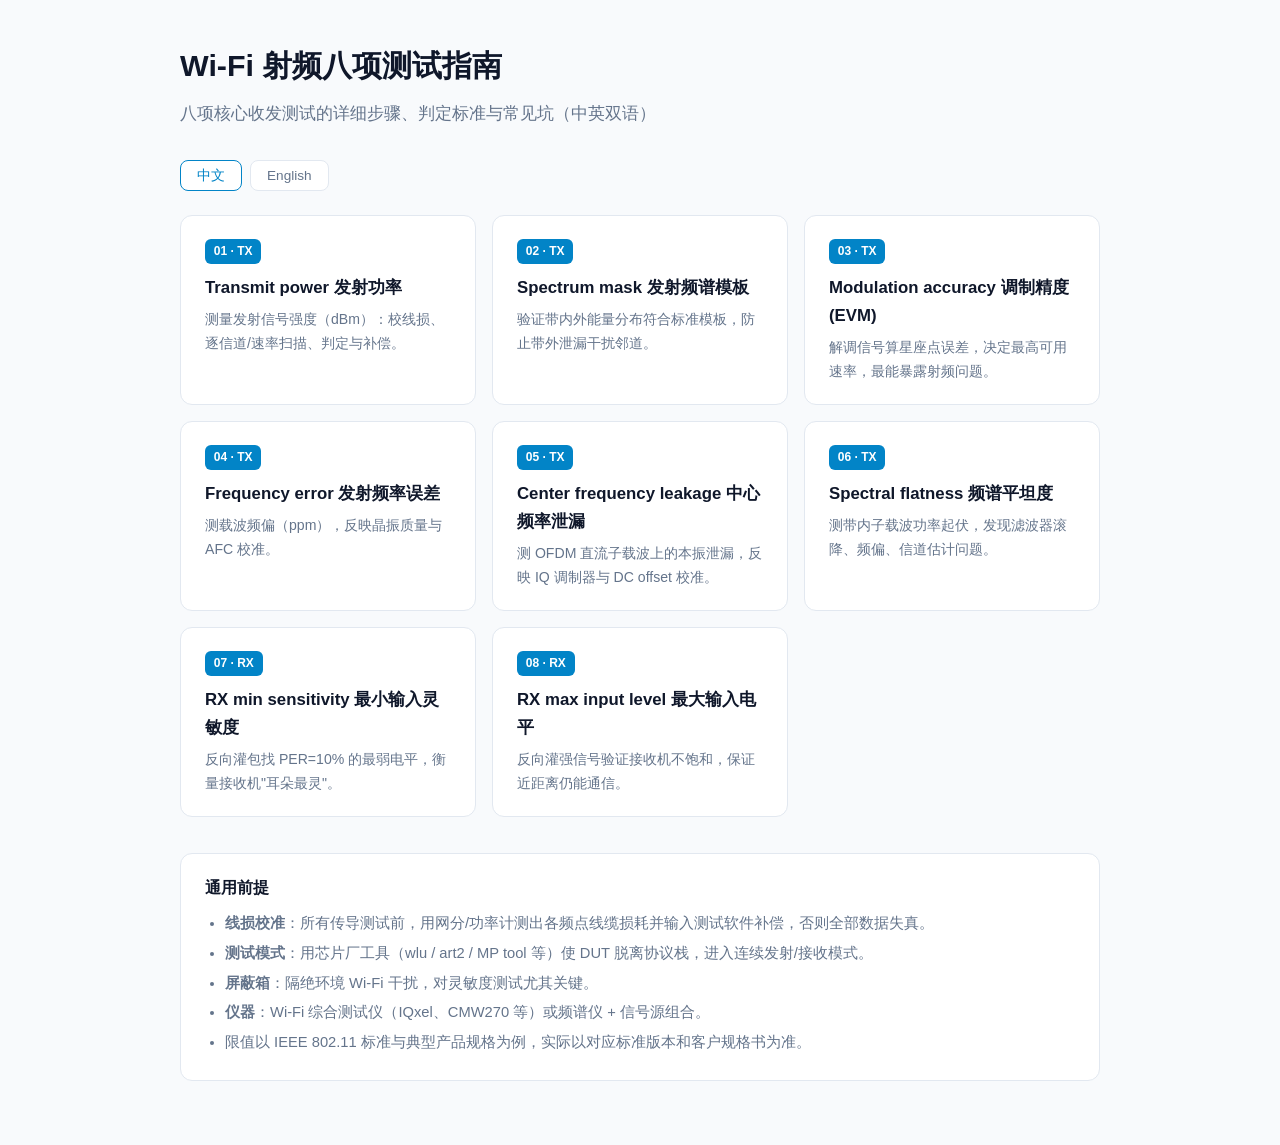
==== index.html @ 2fa37dcb "Add bilingual 8-test RF guide site with generator script Co-Authored-By: Claude Fable 5 <noreply@ant" ====
<!DOCTYPE html>
<html lang="zh">
<head>
<meta charset="UTF-8">
<meta name="viewport" content="width=device-width, initial-scale=1.0">
<title>Wi-Fi RF 8 Test Guide</title>
<style>
:root{--bg:#0f172a;--card:#1e293b;--text:#e2e8f0;--muted:#94a3b8;--accent:#38bdf8;--border:#334155;--tag:#0ea5e9}
@media (prefers-color-scheme: light){:root:not([data-theme=dark]){--bg:#f8fafc;--card:#ffffff;--text:#0f172a;--muted:#64748b;--accent:#0284c7;--border:#e2e8f0;--tag:#0284c7}}
:root[data-theme=dark]{--bg:#0f172a;--card:#1e293b;--text:#e2e8f0;--muted:#94a3b8;--accent:#38bdf8;--border:#334155;--tag:#0ea5e9}
*{margin:0;padding:0;box-sizing:border-box}
body{background:var(--bg);color:var(--text);font-family:-apple-system,'Segoe UI','PingFang SC','Microsoft YaHei',sans-serif;line-height:1.7;min-height:100vh}
.wrap{max-width:960px;margin:0 auto;padding:2.5rem 1.25rem 4rem}
h1{font-size:1.9rem;margin-bottom:.5rem}
.sub{color:var(--muted);margin-bottom:2rem;font-size:1.05rem}
.grid{display:grid;grid-template-columns:repeat(auto-fill,minmax(280px,1fr));gap:1rem}
.card{background:var(--card);border:1px solid var(--border);border-radius:12px;padding:1.25rem 1.5rem;text-decoration:none;color:var(--text);transition:transform .15s,border-color .15s;display:block}
.card:hover{transform:translateY(-3px);border-color:var(--accent)}
.num{display:inline-block;background:var(--tag);color:#fff;font-size:.75rem;font-weight:700;border-radius:6px;padding:.15rem .55rem;margin-bottom:.6rem}
.card h2{font-size:1.05rem;margin-bottom:.35rem}
.card p{color:var(--muted);font-size:.88rem}
.note{background:var(--card);border:1px solid var(--border);border-radius:12px;padding:1.25rem 1.5rem;margin-top:2.25rem}
.note h3{font-size:1rem;margin-bottom:.6rem}
.note ul{margin-left:1.25rem;color:var(--muted);font-size:.92rem}
.note li{margin:.3rem 0}
.lang{display:flex;gap:.5rem;margin-bottom:1.5rem}
.lang button{background:var(--card);border:1px solid var(--border);color:var(--muted);border-radius:8px;padding:.35rem 1rem;cursor:pointer;font-size:.85rem}
.lang button.on{border-color:var(--accent);color:var(--accent)}
[data-lang="en"] .zh{display:none}
[data-lang="zh"] .en{display:none}
</style>
</head>
<body data-lang="zh">
<div class="wrap">
<h1><span class="zh">Wi-Fi 射频八项测试指南</span><span class="en">Wi-Fi RF Eight-Test Guide</span></h1>
<p class="sub"><span class="zh">八项核心收发测试的详细步骤、判定标准与常见坑（中英双语）</span><span class="en">Detailed steps, pass criteria and pitfalls for the 8 core TX/RX tests (bilingual)</span></p>
<div class="lang">
<button class="on" onclick="setLang('zh')">中文</button>
<button onclick="setLang('en')">English</button>
</div>
<div class="grid">
<a class="card" href="01-tx-power.html"><span class="num">01 · TX</span><h2><span class="zh">Transmit power 发射功率</span><span class="en">Transmit power</span></h2><p><span class="zh">测量发射信号强度（dBm）：校线损、逐信道/速率扫描、判定与补偿。</span><span class="en">Measure TX level (dBm): cable-loss calibration, per-channel/rate sweep, pass criteria.</span></p></a>
<a class="card" href="02-tx-spectrum-mask.html"><span class="num">02 · TX</span><h2><span class="zh">Spectrum mask 发射频谱模板</span><span class="en">Transmit spectrum mask</span></h2><p><span class="zh">验证带内外能量分布符合标准模板，防止带外泄漏干扰邻道。</span><span class="en">Verify out-of-channel energy fits the standard mask; prevent adjacent-channel interference.</span></p></a>
<a class="card" href="03-evm.html"><span class="num">03 · TX</span><h2><span class="zh">Modulation accuracy 调制精度 (EVM)</span><span class="en">Modulation accuracy (EVM)</span></h2><p><span class="zh">解调信号算星座点误差，决定最高可用速率，最能暴露射频问题。</span><span class="en">Demodulate and compute constellation error; sets the top usable MCS; most revealing test.</span></p></a>
<a class="card" href="04-freq-error.html"><span class="num">04 · TX</span><h2><span class="zh">Frequency error 发射频率误差</span><span class="en">Transmit frequency error</span></h2><p><span class="zh">测载波频偏（ppm），反映晶振质量与 AFC 校准。</span><span class="en">Carrier offset in ppm; reflects crystal quality and AFC calibration.</span></p></a>
<a class="card" href="05-dc-leakage.html"><span class="num">05 · TX</span><h2><span class="zh">Center frequency leakage 中心频率泄漏</span><span class="en">Center frequency leakage</span></h2><p><span class="zh">测 OFDM 直流子载波上的本振泄漏，反映 IQ 调制器与 DC offset 校准。</span><span class="en">LO leakage on the OFDM DC subcarrier; reflects IQ modulator and DC-offset calibration.</span></p></a>
<a class="card" href="06-spectral-flatness.html"><span class="num">06 · TX</span><h2><span class="zh">Spectral flatness 频谱平坦度</span><span class="en">Transmit spectral flatness</span></h2><p><span class="zh">测带内子载波功率起伏，发现滤波器滚降、频偏、信道估计问题。</span><span class="en">In-band subcarrier ripple; reveals filter roll-off, frequency offset, channel-estimation issues.</span></p></a>
<a class="card" href="07-rx-sensitivity.html"><span class="num">07 · RX</span><h2><span class="zh">RX min sensitivity 最小输入灵敏度</span><span class="en">RX minimum input sensitivity</span></h2><p><span class="zh">反向灌包找 PER=10% 的最弱电平，衡量接收机"耳朵最灵"。</span><span class="en">Sweep downlink power to find the weakest level at PER=10%.</span></p></a>
<a class="card" href="08-rx-max-input.html"><span class="num">08 · RX</span><h2><span class="zh">RX max input level 最大输入电平</span><span class="en">RX maximum input level</span></h2><p><span class="zh">反向灌强信号验证接收机不饱和，保证近距离仍能通信。</span><span class="en">Flood the receiver with a strong signal to verify it does not saturate.</span></p></a>
</div>
<div class="note">
<h3><span class="zh">通用前提</span><span class="en">Common prerequisites</span></h3>
<ul>
<li class="zh"><b>线损校准</b>：所有传导测试前，用网分/功率计测出各频点线缆损耗并输入测试软件补偿，否则全部数据失真。</li>
<li class="en"><b>Cable-loss calibration</b>: before any conducted test, measure cable loss per frequency (VNA/power meter) and compensate in the test software; otherwise all numbers are wrong.</li>
<li class="zh"><b>测试模式</b>：用芯片厂工具（wlu / art2 / MP tool 等）使 DUT 脱离协议栈，进入连续发射/接收模式。</li>
<li class="en"><b>Test mode</b>: use the chip vendor tool (wlu / art2 / MP tool…) to take the DUT out of the protocol stack into continuous TX/RX modes.</li>
<li class="zh"><b>屏蔽箱</b>：隔绝环境 Wi-Fi 干扰，对灵敏度测试尤其关键。</li>
<li class="en"><b>Shield box</b>: isolate ambient Wi-Fi; critical for sensitivity tests.</li>
<li class="zh"><b>仪器</b>：Wi-Fi 综合测试仪（IQxel、CMW270 等）或频谱仪 + 信号源组合。</li>
<li class="en"><b>Instruments</b>: a Wi-Fi combo tester (IQxel, CMW270…) or a spectrum analyzer plus vector signal generator.</li>
<li class="zh">限值以 IEEE 802.11 标准与典型产品规格为例，实际以对应标准版本和客户规格书为准。</li>
<li class="en">Limits shown follow IEEE 802.11 and typical product specs; defer to the exact standard revision and your customer spec.</li>
</ul>
</div>
</div>
<script>
function setLang(l){document.body.dataset.lang=l;
document.querySelectorAll('.lang button').forEach(b=>b.classList.toggle('on',b.textContent.toLowerCase().startsWith(l)));}
</script>
</body>
</html>
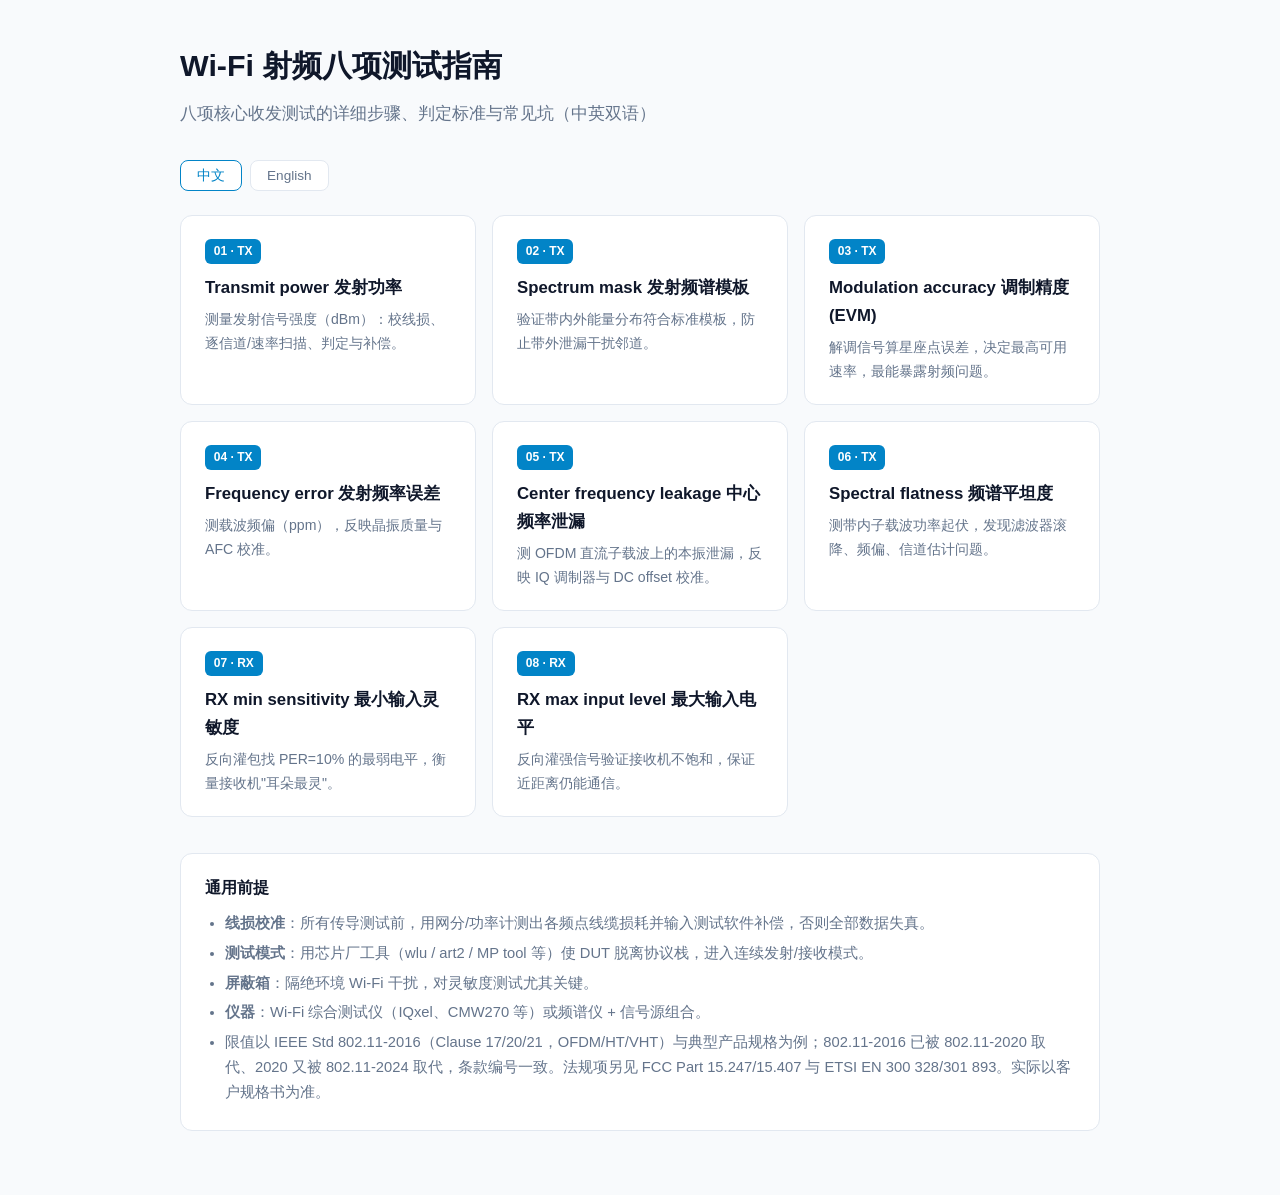
==== commit be1f9d9d: "Add IEEE 802.11 standard clause references to every test page Each page now has a 标准依据/Standard basi" ====
--- a/index.html
+++ b/index.html
@@ -59,8 +59,8 @@
 <li class="en"><b>Shield box</b>: isolate ambient Wi-Fi; critical for sensitivity tests.</li>
 <li class="zh"><b>仪器</b>：Wi-Fi 综合测试仪（IQxel、CMW270 等）或频谱仪 + 信号源组合。</li>
 <li class="en"><b>Instruments</b>: a Wi-Fi combo tester (IQxel, CMW270…) or a spectrum analyzer plus vector signal generator.</li>
-<li class="zh">限值以 IEEE 802.11 标准与典型产品规格为例，实际以对应标准版本和客户规格书为准。</li>
-<li class="en">Limits shown follow IEEE 802.11 and typical product specs; defer to the exact standard revision and your customer spec.</li>
+<li class="zh">限值以 IEEE Std 802.11-2016（Clause 17/20/21，OFDM/HT/VHT）与典型产品规格为例；802.11-2016 已被 802.11-2020 取代、2020 又被 802.11-2024 取代，条款编号一致。法规项另见 FCC Part 15.247/15.407 与 ETSI EN 300 328/301 893。实际以客户规格书为准。</li>
+<li class="en">Limits follow IEEE Std 802.11-2016 (Clauses 17/20/21, OFDM/HT/VHT) and typical product specs; 802.11-2016 was superseded by 802.11-2020, itself by 802.11-2024, with identical clause numbering. Regulatory items: FCC Part 15.247/15.407 and ETSI EN 300 328/301 893. Always defer to your customer's spec sheet.</li>
 </ul>
 </div>
 </div>
